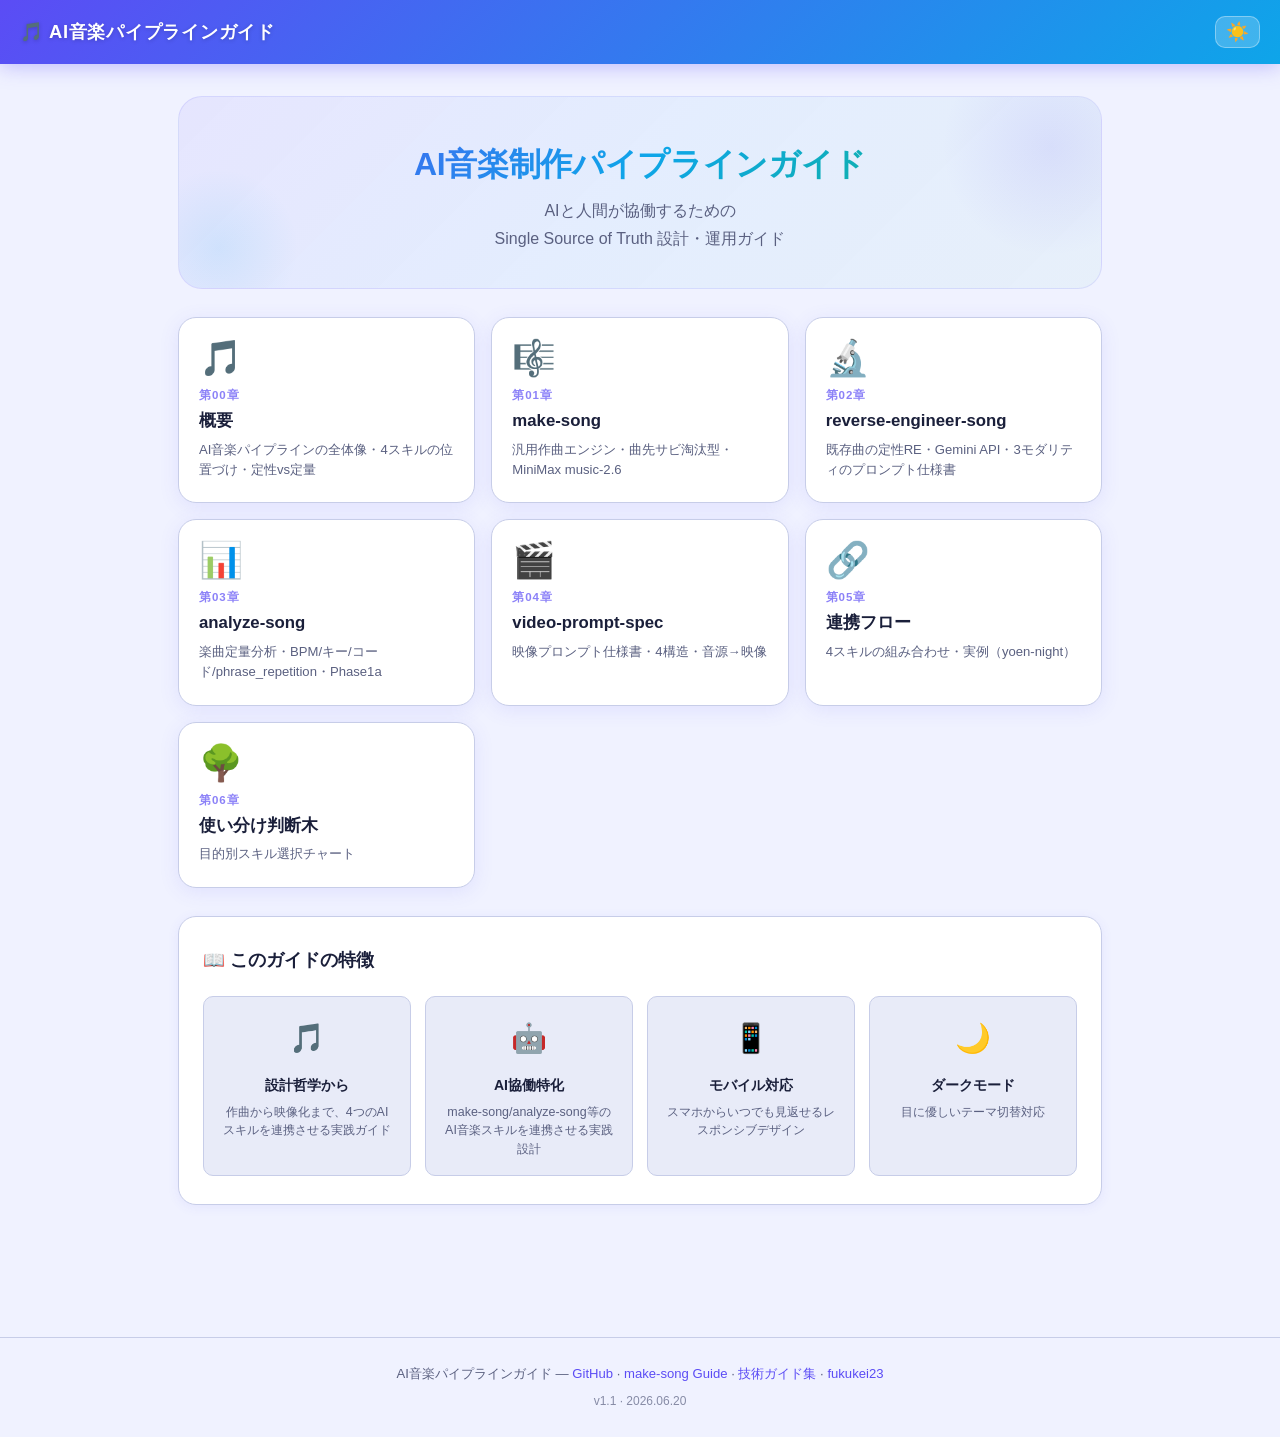
==== docs/index.html @ fb9d2ab8 "feat: 初期リリース — AI音楽制作パイプラインガイド（7章） 作曲・分析・映像化の4スキル連携ガイド。make-song/reverse-engineer-song/analyze-song/" ====
<!DOCTYPE html>
<html lang="ja" data-theme="light">
<head>
    <meta charset="UTF-8">
    <meta name="viewport" content="width=device-width, initial-scale=1.0">
    <title>AI音楽制作パイプラインガイド</title>
    <meta name="description" content="作曲・分析・映像化を4スキル連携でつなぐAI音楽制作パイプラインの実践ガイド">
    <meta property="og:title" content="AI音楽制作パイプラインガイド">
    <meta property="og:description" content="作曲・分析・映像化を4スキル連携でつなぐAI音楽制作パイプラインの実践ガイド">
    <meta property="og:type" content="website">
    <meta property="og:url" content="https://fukukei23.github.io/ai-music-pipeline-guide/">
    <meta property="og:image" content="https://fukukei23.github.io/ai-music-pipeline-guide/assets/ogp.png">
    <meta name="twitter:card" content="summary_large_image">
    <link rel="stylesheet" href="assets/style.css">
    <link rel="icon" href="data:image/svg+xml,<svg xmlns='http://www.w3.org/2000/svg' viewBox='0 0 100 100'><text y='.9em' font-size='90'>⚡</text></svg>">
</head>
<body class="index-page">
    <header class="site-header">
        <span class="site-title">🎵 AI音楽パイプラインガイド</span>
        <button class="theme-toggle" id="themeToggle" aria-label="テーマ切替">
            <span class="icon-light">☀️</span>
            <span class="icon-dark">🌙</span>
        </button>
    </header>

    <main class="content">
        <section class="hero">
            <h1>AI音楽制作パイプラインガイド</h1>
            <p>AIと人間が協働するための<br>Single Source of Truth 設計・運用ガイド</p>
        </section>

        <section class="chapter-grid">
            
            <a href="chapters/00-overview.html" class="chapter-card">
                <div class="card-icon">🎵</div>
                <div class="card-number">第00章</div>
                <h2 class="card-title">概要</h2>
                <p class="card-desc">AI音楽パイプラインの全体像・4スキルの位置づけ・定性vs定量</p>
            </a>
            
            <a href="chapters/01-make-song.html" class="chapter-card">
                <div class="card-icon">🎼</div>
                <div class="card-number">第01章</div>
                <h2 class="card-title">make-song</h2>
                <p class="card-desc">汎用作曲エンジン・曲先サビ淘汰型・MiniMax music-2.6</p>
            </a>
            
            <a href="chapters/02-reverse-engineer-song.html" class="chapter-card">
                <div class="card-icon">🔬</div>
                <div class="card-number">第02章</div>
                <h2 class="card-title">reverse-engineer-song</h2>
                <p class="card-desc">既存曲の定性RE・Gemini API・3モダリティのプロンプト仕様書</p>
            </a>
            
            <a href="chapters/03-analyze-song.html" class="chapter-card">
                <div class="card-icon">📊</div>
                <div class="card-number">第03章</div>
                <h2 class="card-title">analyze-song</h2>
                <p class="card-desc">楽曲定量分析・BPM/キー/コード/phrase_repetition・Phase1a</p>
            </a>
            
            <a href="chapters/04-video-prompt-spec.html" class="chapter-card">
                <div class="card-icon">🎬</div>
                <div class="card-number">第04章</div>
                <h2 class="card-title">video-prompt-spec</h2>
                <p class="card-desc">映像プロンプト仕様書・4構造・音源→映像</p>
            </a>
            
            <a href="chapters/05-pipeline.html" class="chapter-card">
                <div class="card-icon">🔗</div>
                <div class="card-number">第05章</div>
                <h2 class="card-title">連携フロー</h2>
                <p class="card-desc">4スキルの組み合わせ・実例（yoen-night）</p>
            </a>
            
            <a href="chapters/06-decision-tree.html" class="chapter-card">
                <div class="card-icon">🌳</div>
                <div class="card-number">第06章</div>
                <h2 class="card-title">使い分け判断木</h2>
                <p class="card-desc">目的別スキル選択チャート</p>
            </a>
            
        </section>

        <section class="features">
            <h2>📖 このガイドの特徴</h2>
            <div class="feature-grid">
                <div class="feature-item">
                    <span class="feature-icon">🎵</span>
                    <h3>設計哲学から</h3>
                    <p>作曲から映像化まで、4つのAIスキルを連携させる実践ガイド</p>
                </div>
                <div class="feature-item">
                    <span class="feature-icon">🤖</span>
                    <h3>AI協働特化</h3>
                    <p>make-song/analyze-song等のAI音楽スキルを連携させる実践設計</p>
                </div>
                <div class="feature-item">
                    <span class="feature-icon">📱</span>
                    <h3>モバイル対応</h3>
                    <p>スマホからいつでも見返せるレスポンシブデザイン</p>
                </div>
                <div class="feature-item">
                    <span class="feature-icon">🌙</span>
                    <h3>ダークモード</h3>
                    <p>目に優しいテーマ切替対応</p>
                </div>
            </div>
        </section>
    </main>

    <footer class="site-footer">
        <p>AI音楽パイプラインガイド — <a href="https://github.com/fukukei23/ai-music-pipeline-guide">GitHub</a>
         · <a href="https://fukukei23.github.io/make-song-guide/">make-song Guide</a>
         · <a href="https://fukukei23.github.io/guides/">技術ガイド集</a>
         · <a href="https://fukukei23.github.io/">fukukei23</a></p>
        <p class="site-version">v1.1 · 2026.06.20</p>
    </footer>

    <script src="assets/script.js"></script>
</body>
</html>
---- docs/assets/style.css ----
/* AI音楽パイプラインガイド — Visual Design v1 */

:root {
    --bg: #f0f2ff;
    --bg-card: #ffffff;
    --bg-secondary: #e8ebf8;
    --text: #1a1f3a;
    --text-secondary: #5a6080;
    --accent: #5b4cf5;
    --accent-2: #0ea5e9;
    --accent-3: #10b981;
    --accent-bg: #ede9ff;
    --accent-dark: #4338ca;
    --green: #10b981;
    --green-bg: #ecfdf5;
    --amber: #f59e0b;
    --amber-bg: #fffbeb;
    --red: #ef4444;
    --red-bg: #fef2f2;
    --blue: #3b82f6;
    --blue-bg: #eff6ff;
    --border: #c7cde8;
    --code-bg: #1c1f3a;
    --code-text: #e2e8f0;
    --radius: 18px;
    --radius-sm: 10px;
    --shadow: 0 2px 12px rgba(91,76,245,0.08);
    --shadow-lg: 0 8px 32px rgba(91,76,245,0.14);
    --shadow-card: 0 4px 20px rgba(91,76,245,0.10);
    --header-h: 64px;
    --font: -apple-system, BlinkMacSystemFont, 'Segoe UI', Roboto, 'Noto Sans JP', 'Hiragino Sans', sans-serif;
    --font-mono: 'JetBrains Mono', 'Fira Code', 'Cascadia Code', ui-monospace, monospace;
    /* gradient colors */
    --grad-1: #5b4cf5;
    --grad-2: #0ea5e9;
    --grad-3: #10b981;
}

[data-theme="dark"] {
    --bg: #0d0f1e;
    --bg-card: #161929;
    --bg-secondary: #1e2240;
    --text: #e2e8f0;
    --text-secondary: #94a3b8;
    --accent: #7c6ffc;
    --accent-2: #38bdf8;
    --accent-3: #34d399;
    --accent-bg: #1e1b4b;
    --accent-dark: #a5b4fc;
    --green-bg: #064e3b;
    --amber-bg: #451a03;
    --red-bg: #450a0a;
    --blue-bg: #172554;
    --border: #2d3362;
    --code-bg: #0d0f1e;
    --code-text: #e2e8f0;
    --shadow: 0 2px 12px rgba(0,0,0,0.4);
    --shadow-lg: 0 8px 32px rgba(0,0,0,0.5);
    --shadow-card: 0 4px 20px rgba(0,0,0,0.35);
    --grad-1: #7c6ffc;
    --grad-2: #38bdf8;
    --grad-3: #34d399;
}

*, *::before, *::after { box-sizing: border-box; margin: 0; padding: 0; }
html { font-size: 16px; scroll-behavior: smooth; -webkit-text-size-adjust: 100%; }
body { font-family: var(--font); color: var(--text); background: var(--bg); line-height: 1.8; min-height: 100vh; }
a { color: var(--accent-dark); text-decoration: none; }
a:hover { text-decoration: underline; }

/* ===== HEADER ===== */
.site-header {
    position: fixed;
    top: 0; left: 0; right: 0;
    height: var(--header-h);
    background: linear-gradient(135deg, var(--grad-1) 0%, var(--grad-2) 100%);
    color: #fff;
    display: flex;
    align-items: center;
    justify-content: space-between;
    padding: 0 20px;
    z-index: 100;
    box-shadow: 0 2px 20px rgba(91,76,245,0.35);
}

.site-title {
    font-size: 1.15rem;
    font-weight: 800;
    color: #fff;
    white-space: nowrap;
    letter-spacing: 0.04em;
    text-shadow: 0 1px 4px rgba(0,0,0,0.2);
}

/* Hamburger */
.menu-toggle {
    display: flex;
    flex-direction: column;
    gap: 5px;
    background: rgba(255,255,255,0.15);
    border: 1.5px solid rgba(255,255,255,0.3);
    cursor: pointer;
    padding: 8px 10px;
    border-radius: 8px;
}
.menu-toggle span {
    display: block;
    width: 20px;
    height: 2px;
    background: #fff;
    border-radius: 2px;
    transition: transform 0.3s, opacity 0.3s;
}
.menu-toggle.active span:nth-child(1) { transform: translateY(7px) rotate(45deg); }
.menu-toggle.active span:nth-child(2) { opacity: 0; }
.menu-toggle.active span:nth-child(3) { transform: translateY(-7px) rotate(-45deg); }

.theme-toggle {
    background: rgba(255,255,255,0.2);
    border: 1.5px solid rgba(255,255,255,0.35);
    cursor: pointer;
    font-size: 1.15rem;
    padding: 6px 10px;
    border-radius: 10px;
    line-height: 1;
    transition: background 0.2s;
}
.theme-toggle:hover { background: rgba(255,255,255,0.35); }
[data-theme="light"] .icon-dark { display: none; }
[data-theme="dark"] .icon-light { display: none; }

/* ===== SIDEBAR ===== */
.sidebar {
    position: fixed;
    top: var(--header-h);
    left: 0; bottom: 0;
    width: 290px;
    background: var(--bg-card);
    border-right: 1px solid var(--border);
    transform: translateX(-100%);
    transition: transform 0.3s cubic-bezier(.4,0,.2,1);
    z-index: 90;
    overflow-y: auto;
    padding: 16px 0;
    box-shadow: 4px 0 24px rgba(91,76,245,0.08);
}
.sidebar.open { transform: translateX(0); }

.sidebar-header {
    padding: 4px 20px 16px;
    border-bottom: 1px solid var(--border);
    margin-bottom: 8px;
}
.sidebar-header a { font-weight: 700; font-size: 1rem; color: var(--accent-dark); }

.sidebar-link {
    display: flex;
    align-items: center;
    gap: 12px;
    padding: 11px 24px;
    color: var(--text-secondary);
    font-size: 0.9rem;
    transition: background 0.15s, color 0.15s, padding-left 0.15s;
    border-left: 3px solid transparent;
}
.sidebar-link:hover {
    background: var(--accent-bg);
    color: var(--accent);
    text-decoration: none;
    padding-left: 28px;
    border-left-color: var(--accent);
}
.sidebar-link.active {
    color: var(--accent);
    font-weight: 700;
    background: var(--accent-bg);
    border-left: 3px solid var(--accent);
}
.sidebar-icon { font-size: 1.1rem; flex-shrink: 0; }

.sidebar-overlay {
    display: none;
    position: fixed;
    inset: 0;
    top: var(--header-h);
    background: rgba(0,0,0,0.45);
    backdrop-filter: blur(2px);
    z-index: 80;
}
.sidebar-overlay.visible { display: block; }

/* ===== CONTENT ===== */
.content {
    max-width: 900px;
    margin: 0 auto;
    padding: calc(var(--header-h) + 24px) 18px 72px;
}

/* Chapter nav top */
.chapter-nav-top {
    display: flex;
    justify-content: space-between;
    gap: 8px;
    margin-bottom: 24px;
    font-size: 0.85rem;
}
.nav-prev, .nav-next {
    color: var(--accent);
    padding: 8px 16px;
    border: 1.5px solid var(--accent);
    border-radius: var(--radius-sm);
    font-weight: 700;
    transition: all 0.2s;
}
.nav-prev:hover, .nav-next:hover {
    background: var(--accent);
    color: #fff;
    text-decoration: none;
    transform: translateY(-1px);
    box-shadow: var(--shadow);
}

/* ===== CHAPTER BODY ===== */
.chapter-body h1 {
    font-size: 1.8rem;
    margin-bottom: 8px;
    color: var(--accent-dark);
    letter-spacing: 0.01em;
    line-height: 1.3;
}
.chapter-body h1 + p {
    color: var(--text-secondary);
    font-size: 0.95rem;
    margin-bottom: 28px;
    padding-bottom: 20px;
    border-bottom: 2px solid var(--border);
}
.chapter-body h2 {
    font-size: 1.25rem;
    margin-top: 40px;
    margin-bottom: 16px;
    padding: 10px 16px;
    background: linear-gradient(90deg, var(--accent-bg) 0%, transparent 100%);
    border-left: 4px solid var(--accent);
    border-radius: 0 var(--radius-sm) var(--radius-sm) 0;
    color: var(--accent-dark);
    font-weight: 800;
}
.chapter-body h3 {
    font-size: 1.05rem;
    margin-top: 28px;
    margin-bottom: 12px;
    color: var(--text);
    font-weight: 700;
    display: flex;
    align-items: center;
    gap: 8px;
}
.chapter-body h3::before {
    content: '';
    display: inline-block;
    width: 4px;
    height: 1em;
    background: linear-gradient(180deg, var(--grad-2), var(--grad-3));
    border-radius: 2px;
    flex-shrink: 0;
}
.chapter-body h4 {
    font-size: 0.95rem;
    margin-top: 18px;
    margin-bottom: 8px;
    font-weight: 700;
    color: var(--accent-dark);
}
.chapter-body p { margin-bottom: 14px; }
.chapter-body ul, .chapter-body ol { margin-bottom: 14px; padding-left: 22px; }
.chapter-body li { margin-bottom: 8px; padding-left: 4px; }
.chapter-body strong { color: var(--accent-dark); font-weight: 700; }
.chapter-body hr {
    border: none;
    height: 2px;
    background: linear-gradient(90deg, var(--accent), var(--accent-2), transparent);
    margin: 32px 0;
    border-radius: 1px;
}

/* ===== CODE BLOCKS ===== */
.code-block-wrapper { position: relative; margin-bottom: 18px; }
.chapter-body pre {
    background: var(--code-bg);
    color: var(--code-text);
    padding: 20px 18px;
    border-radius: var(--radius-sm);
    overflow-x: auto;
    font-size: 0.82rem;
    line-height: 1.75;
    border: 1px solid var(--border);
    box-shadow: var(--shadow-lg);
}
.chapter-body code { font-family: var(--font-mono); font-size: 0.9em; }
.chapter-body :not(pre) > code {
    background: var(--accent-bg);
    color: var(--accent-dark);
    padding: 2px 6px;
    border-radius: 5px;
    font-size: 0.88em;
    border: 1px solid rgba(91,76,245,0.2);
}
.copy-btn {
    position: absolute;
    top: 10px; right: 10px;
    background: rgba(91,76,245,0.2);
    color: var(--accent-dark);
    border: 1px solid rgba(91,76,245,0.3);
    padding: 4px 10px;
    border-radius: 6px;
    font-size: 0.75rem;
    cursor: pointer;
    font-family: var(--font);
    transition: all 0.2s;
}
.copy-btn:hover { background: var(--accent); color: #fff; }
.copy-btn.copied { background: var(--green); color: #fff; border-color: var(--green); }

/* ===== TABLES ===== */
.chapter-body table {
    width: 100%;
    border-collapse: collapse;
    margin: 20px 0;
    font-size: 0.88rem;
    border-radius: var(--radius-sm);
    overflow: hidden;
    box-shadow: var(--shadow);
    border: 1px solid var(--border);
}
.chapter-body th {
    background: linear-gradient(135deg, var(--accent) 0%, var(--accent-2) 100%);
    color: #fff;
    padding: 12px 14px;
    text-align: left;
    font-weight: 700;
    font-size: 0.83rem;
    letter-spacing: 0.03em;
}
.chapter-body td {
    padding: 11px 14px;
    border-bottom: 1px solid var(--border);
    background: var(--bg-card);
    vertical-align: top;
}
.chapter-body tr:last-child td { border-bottom: none; }
.chapter-body tr:hover td { background: var(--bg-secondary); }

/* ===== BLOCKQUOTE ===== */
.chapter-body blockquote {
    border-left: 4px solid var(--accent-2);
    background: linear-gradient(90deg, var(--blue-bg) 0%, transparent 100%);
    padding: 14px 18px;
    margin: 18px 0;
    border-radius: 0 var(--radius-sm) var(--radius-sm) 0;
    color: var(--text-secondary);
    font-size: 0.93rem;
    font-style: italic;
}
[data-theme="dark"] .chapter-body blockquote {
    background: linear-gradient(90deg, rgba(56,189,248,0.1) 0%, transparent 100%);
}

/* ===== TOC ===== */
.toc {
    background: var(--bg-secondary);
    border: 1px solid var(--border);
    border-radius: var(--radius);
    padding: 16px 20px;
    margin: 24px 0;
    box-shadow: var(--shadow);
}
.toc-title { font-weight: 800; margin-bottom: 12px; color: var(--accent-dark); font-size: 0.92rem; }
.toc-list { list-style: none; padding: 0; }
.toc-list li a {
    display: block;
    padding: 4px 0;
    color: var(--text-secondary);
    font-size: 0.88rem;
    border-radius: 4px;
    transition: color 0.15s, padding-left 0.15s;
}
.toc-list li a:hover { color: var(--accent); text-decoration: none; padding-left: 6px; }
.toc-h3 a { padding-left: 14px !important; }
.toc-h3 a::before { content: '└ '; color: var(--border); }

/* ===== SEARCH BAR ===== */
.search-bar {
    display: flex;
    align-items: center;
    gap: 6px;
    margin-bottom: 16px;
    padding: 10px 14px;
    background: var(--bg-card);
    border: 1.5px solid var(--border);
    border-radius: var(--radius-sm);
    box-shadow: var(--shadow);
}
.search-bar input {
    flex: 1;
    border: none;
    outline: none;
    background: transparent;
    color: var(--text);
    font-size: 0.9rem;
    font-family: var(--font);
}
.search-count { font-size: 0.78rem; color: var(--text-secondary); white-space: nowrap; }
.search-prev, .search-next, .search-clear {
    background: var(--bg-secondary);
    border: 1px solid var(--border);
    padding: 4px 8px;
    border-radius: 6px;
    cursor: pointer;
    font-size: 0.78rem;
    color: var(--text-secondary);
}
.search-prev:hover, .search-next:hover, .search-clear:hover {
    background: var(--accent);
    color: #fff;
    border-color: var(--accent);
}
.search-highlight { background: #fde047; color: #1a1f3a; border-radius: 2px; padding: 0 2px; }
.search-current { background: #f97316; color: #fff; }

/* ===== CHAPTER NAV BOTTOM ===== */
.chapter-nav-bottom {
    display: grid;
    grid-template-columns: 1fr 1fr;
    gap: 14px;
    margin-top: 48px;
    padding-top: 24px;
    border-top: 2px solid var(--border);
}
.nav-card {
    display: flex;
    flex-direction: column;
    padding: 16px 18px;
    background: var(--bg-card);
    border: 1.5px solid var(--border);
    border-radius: var(--radius);
    color: var(--text);
    transition: all 0.25s;
    box-shadow: var(--shadow);
}
.nav-card:hover {
    border-color: var(--accent);
    box-shadow: var(--shadow-lg);
    transform: translateY(-2px);
    text-decoration: none;
}
.nav-card.prev { text-align: left; }
.nav-card.next { text-align: right; }
.nav-label { font-size: 0.78rem; color: var(--text-secondary); margin-bottom: 4px; }
.nav-title { font-size: 0.92rem; font-weight: 700; color: var(--accent); }

/* ===== INDEX PAGE ===== */
.index-page .content {
    max-width: 960px;
    padding-top: calc(var(--header-h) + 32px);
}

/* Hero section */
.hero {
    text-align: center;
    padding: 48px 24px 36px;
    margin-bottom: 12px;
    background: linear-gradient(135deg, rgba(91,76,245,0.07) 0%, rgba(14,165,233,0.05) 50%, rgba(16,185,129,0.04) 100%);
    border-radius: 24px;
    border: 1px solid rgba(91,76,245,0.12);
    position: relative;
    overflow: hidden;
}
.hero::before {
    content: '';
    position: absolute;
    top: -60px; right: -60px;
    width: 220px; height: 220px;
    background: radial-gradient(circle, rgba(91,76,245,0.1) 0%, transparent 70%);
    border-radius: 50%;
    pointer-events: none;
}
.hero::after {
    content: '';
    position: absolute;
    bottom: -40px; left: -40px;
    width: 160px; height: 160px;
    background: radial-gradient(circle, rgba(14,165,233,0.1) 0%, transparent 70%);
    border-radius: 50%;
    pointer-events: none;
}
.hero h1 {
    font-size: 2rem;
    font-weight: 900;
    background: linear-gradient(135deg, var(--grad-1) 0%, var(--grad-2) 50%, var(--grad-3) 100%);
    -webkit-background-clip: text;
    background-clip: text;
    -webkit-text-fill-color: transparent;
    margin-bottom: 14px;
    letter-spacing: -0.01em;
    line-height: 1.2;
}
.hero p {
    font-size: 1rem;
    color: var(--text-secondary);
    line-height: 1.7;
}

/* Chapter grid */
.chapter-grid {
    display: grid;
    grid-template-columns: repeat(auto-fill, minmax(260px, 1fr));
    gap: 16px;
    margin: 28px 0;
}

.chapter-card {
    display: flex;
    flex-direction: column;
    padding: 22px 20px;
    background: var(--bg-card);
    border: 1.5px solid var(--border);
    border-radius: var(--radius);
    color: var(--text);
    transition: all 0.25s cubic-bezier(.4,0,.2,1);
    box-shadow: var(--shadow-card);
    position: relative;
    overflow: hidden;
}
.chapter-card::before {
    content: '';
    position: absolute;
    top: 0; left: 0; right: 0;
    height: 3px;
    background: linear-gradient(90deg, var(--grad-1) 0%, var(--grad-2) 50%, var(--grad-3) 100%);
    opacity: 0;
    transition: opacity 0.25s;
}
.chapter-card:hover {
    border-color: var(--accent);
    box-shadow: var(--shadow-lg);
    transform: translateY(-4px);
    text-decoration: none;
}
.chapter-card:hover::before { opacity: 1; }
.card-icon { font-size: 2.2rem; margin-bottom: 10px; line-height: 1; }
.card-number {
    font-size: 0.72rem;
    font-weight: 700;
    color: var(--accent);
    letter-spacing: 0.08em;
    text-transform: uppercase;
    margin-bottom: 4px;
    opacity: 0.7;
}
.card-title {
    font-size: 1.05rem;
    font-weight: 800;
    color: var(--text);
    margin-bottom: 8px;
    line-height: 1.3;
    transition: color 0.2s;
}
.chapter-card:hover .card-title { color: var(--accent); }
.card-desc {
    font-size: 0.82rem;
    color: var(--text-secondary);
    line-height: 1.55;
    flex: 1;
}

/* Features section */
.features {
    margin: 28px 0;
    padding: 28px 24px;
    background: var(--bg-card);
    border-radius: var(--radius);
    border: 1px solid var(--border);
    box-shadow: var(--shadow);
}
.features h2 {
    font-size: 1.1rem;
    font-weight: 800;
    color: var(--text);
    margin-bottom: 20px;
}
.feature-grid {
    display: grid;
    grid-template-columns: repeat(auto-fill, minmax(180px, 1fr));
    gap: 14px;
}
.feature-item {
    padding: 16px;
    background: var(--bg-secondary);
    border-radius: var(--radius-sm);
    text-align: center;
    border: 1px solid var(--border);
    transition: transform 0.2s, box-shadow 0.2s;
}
.feature-item:hover { transform: translateY(-2px); box-shadow: var(--shadow); }
.feature-icon { font-size: 1.8rem; margin-bottom: 8px; display: block; }
.feature-item h3 { font-size: 0.88rem; font-weight: 700; margin-bottom: 4px; color: var(--text); }
.feature-item p { font-size: 0.78rem; color: var(--text-secondary); line-height: 1.5; }

/* Footer */
.site-footer {
    text-align: center;
    padding: 24px;
    font-size: 0.82rem;
    color: var(--text-secondary);
    border-top: 1px solid var(--border);
    margin-top: 32px;
}
.site-footer a { color: var(--accent); }
.site-version {
    margin-top: 6px;
    font-size: 0.75rem;
    color: var(--text-secondary);
    opacity: 0.7;
    font-variant-numeric: tabular-nums;
}

/* ===== MOBILE ===== */
@media (max-width: 600px) {
    .hero { padding: 36px 16px 28px; }
    .hero h1 { font-size: 1.55rem; }
    .chapter-grid { grid-template-columns: 1fr; gap: 12px; }
    .chapter-nav-bottom { grid-template-columns: 1fr; }
    .feature-grid { grid-template-columns: repeat(2, 1fr); }
    .content { padding-left: 14px; padding-right: 14px; }
    .chapter-body h1 { font-size: 1.45rem; }
    .chapter-body h2 { font-size: 1.1rem; }
}

/* ===== TABLE WRAPPER ===== */
.table-wrapper { overflow-x: auto; margin-bottom: 20px; }

/* ===== CALLOUTS ===== */
.callout {
    padding: 14px 18px;
    border-radius: var(--radius-sm);
    margin: 18px 0;
    border-left: 4px solid;
    font-size: 0.9rem;
}
.callout-info { background: var(--blue-bg); border-color: var(--blue); }
.callout-tip { background: var(--green-bg); border-color: var(--green); }
.callout-warn { background: var(--amber-bg); border-color: var(--amber); }
.callout-danger { background: var(--red-bg); border-color: var(--red); }
[data-theme="dark"] .callout-info { background: rgba(59,130,246,0.1); }
[data-theme="dark"] .callout-tip { background: rgba(16,185,129,0.1); }
[data-theme="dark"] .callout-warn { background: rgba(245,158,11,0.1); }
[data-theme="dark"] .callout-danger { background: rgba(239,68,68,0.1); }

/* ===== MERMAID ===== */
.mermaid {
    margin: 20px 0;
    text-align: center;
    overflow-x: auto;
    background: var(--bg-secondary);
    border-radius: var(--radius-sm);
    padding: 16px;
    border: 1px solid var(--border);
}
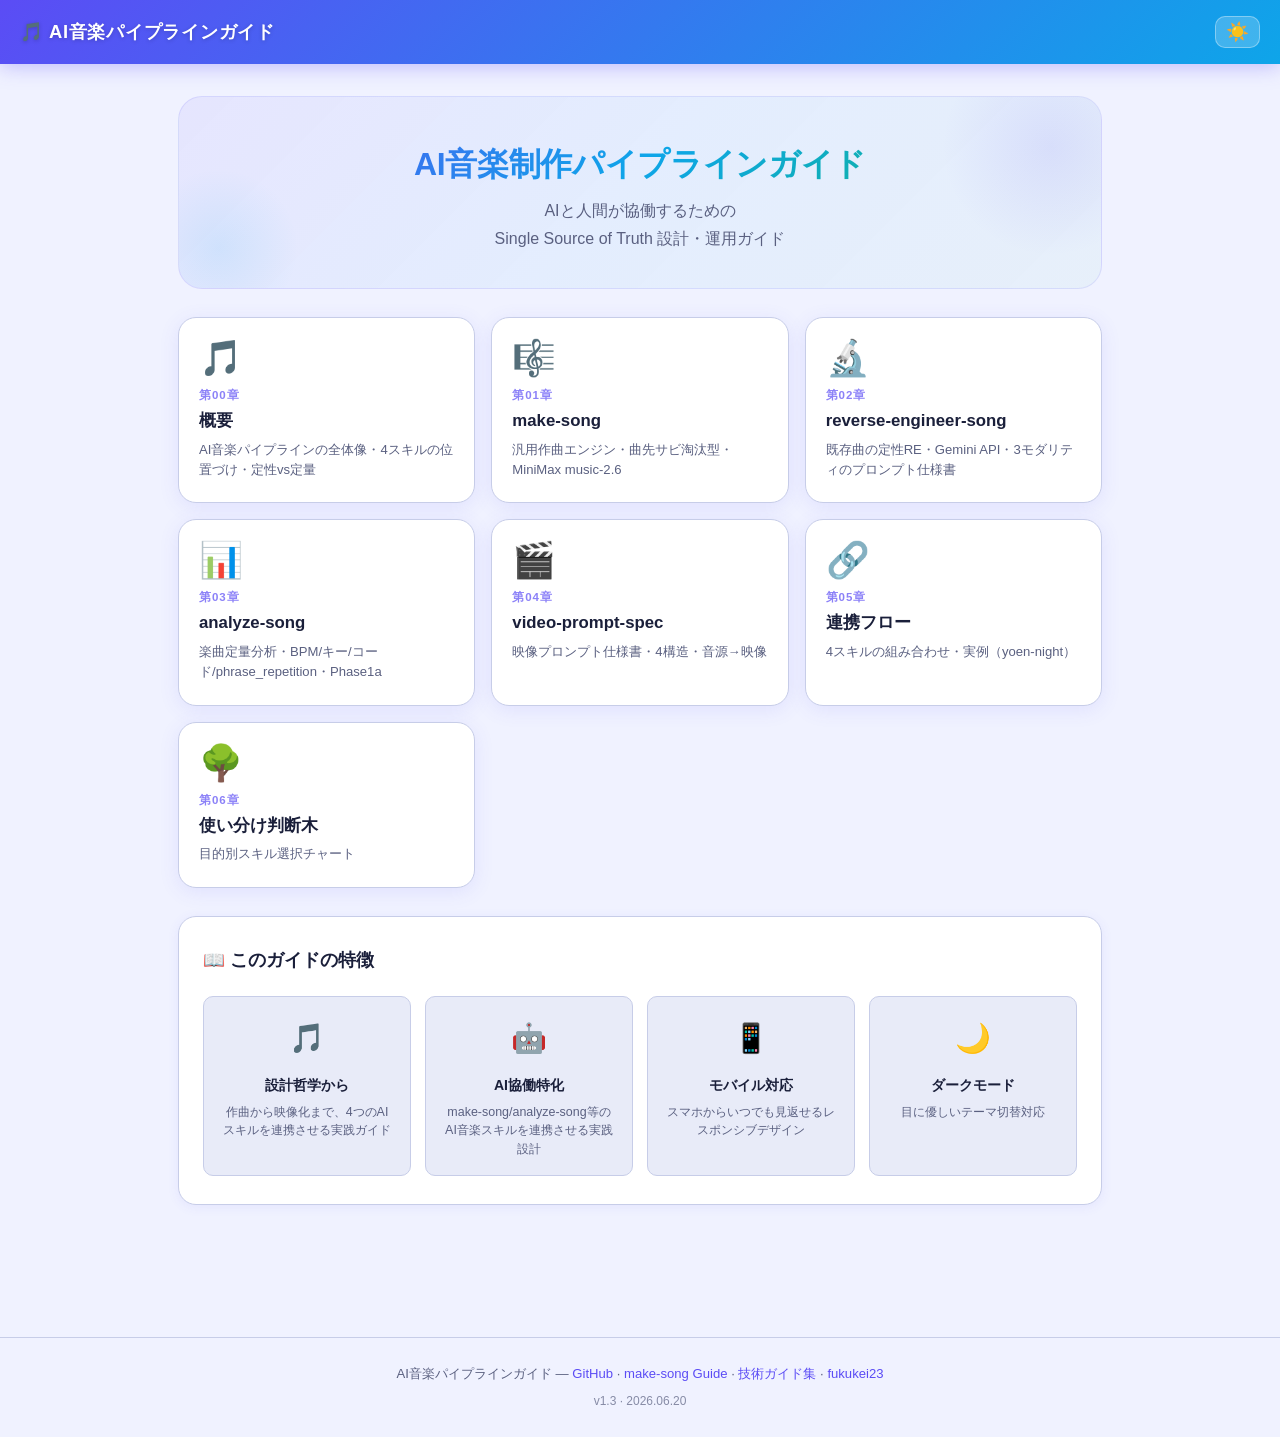
==== commit f8dc3e19: "fix: XSS/ReDoS セキュリティ修正4件 + 回帰テスト - MarkdownIt html:True → html:False - CHAPTER_TEMPLATE/INDEX_TEMPL" ====
--- a/docs/index.html
+++ b/docs/index.html
@@ -114,7 +114,7 @@
          · <a href="https://fukukei23.github.io/make-song-guide/">make-song Guide</a>
          · <a href="https://fukukei23.github.io/guides/">技術ガイド集</a>
          · <a href="https://fukukei23.github.io/">fukukei23</a></p>
-        <p class="site-version">v1.1 · 2026.06.20</p>
+        <p class="site-version">v1.3 · 2026.06.20</p>
     </footer>
 
     <script src="assets/script.js"></script>
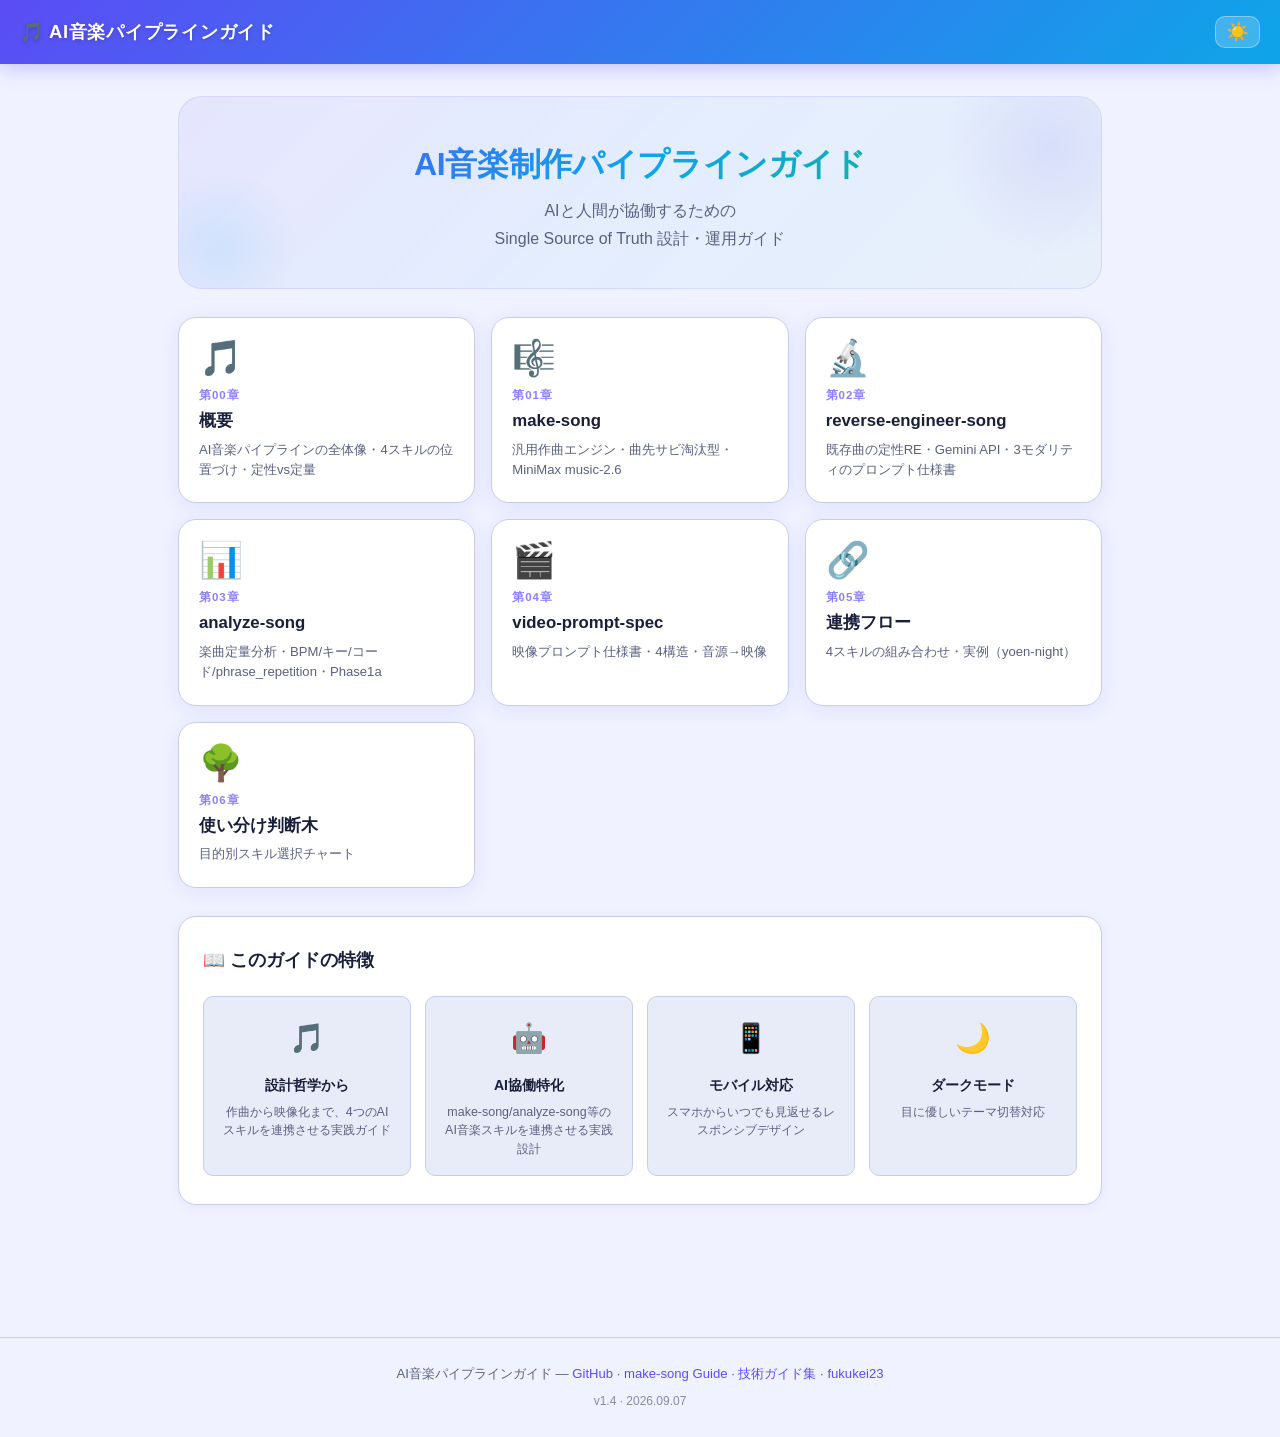
==== commit 9b087106: "docs: 一言要約を追加(ふくけい採用・7案展開)" ====
--- a/docs/index.html
+++ b/docs/index.html
@@ -114,7 +114,7 @@
          · <a href="https://fukukei23.github.io/make-song-guide/">make-song Guide</a>
          · <a href="https://fukukei23.github.io/guides/">技術ガイド集</a>
          · <a href="https://fukukei23.github.io/">fukukei23</a></p>
-        <p class="site-version">v1.3 · 2026.06.20</p>
+        <p class="site-version">v1.4 · 2026.09.07</p>
     </footer>
 
     <script src="assets/script.js"></script>
